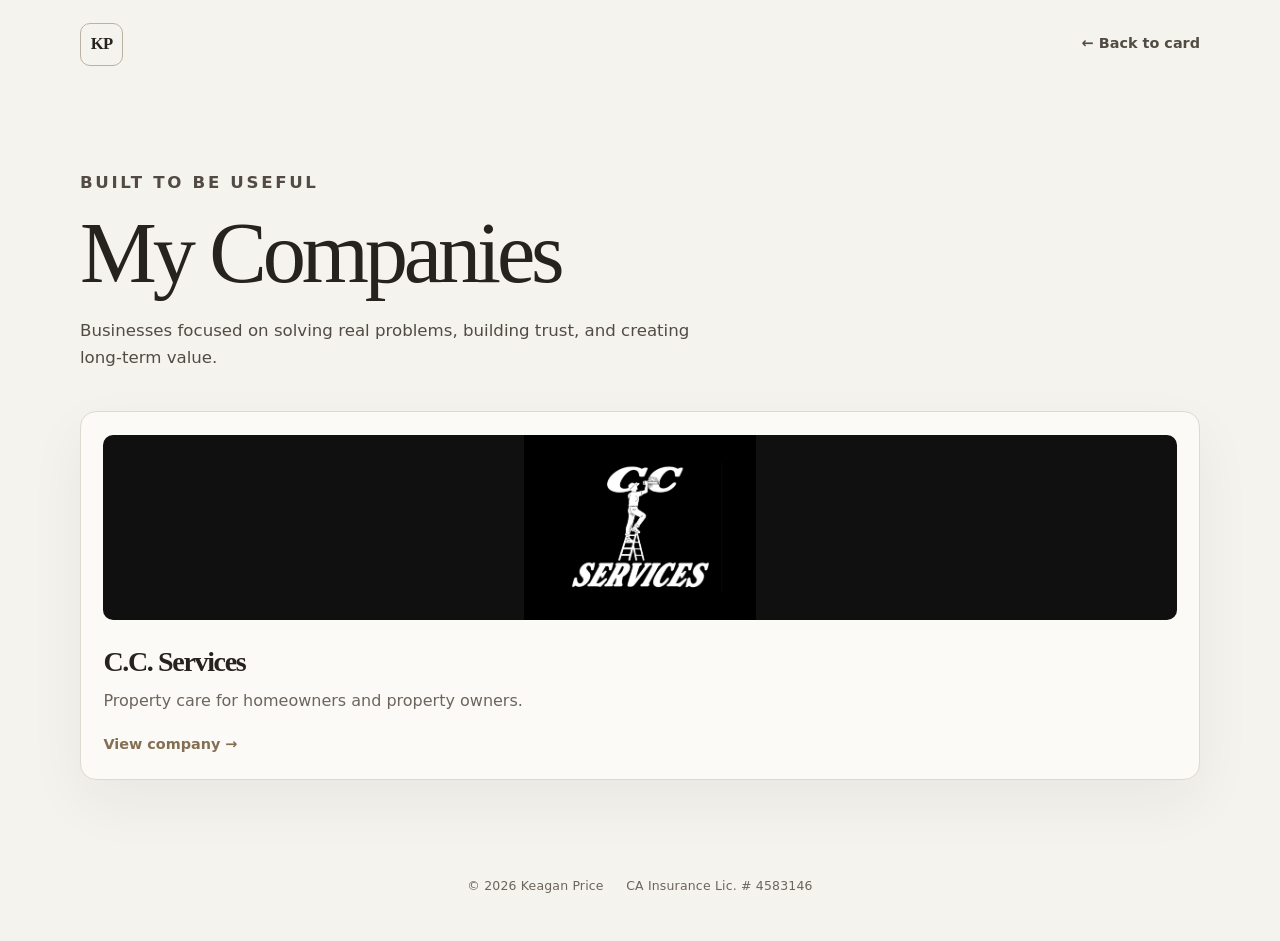
==== companies/index.html @ a7cac005 "Add files via upload" ====
<!doctype html>
<html lang="en">
<head>
  <meta charset="utf-8"><meta name="viewport" content="width=device-width, initial-scale=1">
  <title>My Companies — Keagan Price</title>
  <meta name="description" content="Explore the companies and services led by Keagan Price.">
  <meta name="theme-color" content="#090909">
  <link rel="icon" type="image/svg+xml" href="data:image/svg+xml,%3Csvg xmlns='http://www.w3.org/2000/svg' viewBox='0 0 64 64'%3E%3Crect width='64' height='64' rx='32' fill='%23090909'/%3E%3Ccircle cx='32' cy='32' r='29' fill='none' stroke='%23d8ad62' stroke-width='2'/%3E%3Ctext x='32' y='40' text-anchor='middle' font-family='Georgia' font-size='25' font-weight='700' fill='%23f1cd86'%3EKP%3C/text%3E%3C/svg%3E">
  <link rel="stylesheet" href="../styles.css">
</head>
<body>
  <header class="page-shell site-header"><a class="monogram" href="../" aria-label="Keagan Price home">KP</a><a class="back-link" href="../">← Back to card</a></header>
  <main class="page-shell content-page">
    <section class="page-intro">
      <p class="eyebrow">Built to be useful</p>
      <h1>My Companies</h1>
      <p>Businesses focused on solving real problems, building trust, and creating long-term value.</p>
    </section>
    <section class="company-grid" aria-label="Companies">
      <a class="company-card" href="complete-care-services/">
        <img src="../assets/cc-services-logo.png" alt="Complete Care Services logo">
        <h2>C.C. Services</h2>
        <p>Property care for homeowners and property owners.</p>
        <span class="card-link">View company →</span>
      </a>
    </section>
  </main>
  <footer class="page-shell site-footer"><span>© 2026 Keagan Price</span><span>CA Insurance Lic. # 4583146</span></footer>
</body>
</html>
---- styles.css ----
:root {
  --canvas: #f5f3ee;
  --surface: #fbfaf7;
  --surface-raised: #fffefa;
  --ink: #26231f;
  --ink-soft: #514b44;
  --muted: #6c655c;
  --accent: #856f52;
  --accent-wash: #eee9df;
  --line: #ded9d0;
  --shadow: 0 22px 58px rgba(44, 36, 27, 0.055);
}

* { box-sizing: border-box; }
html { scroll-behavior: smooth; }
body {
  margin: 0;
  min-width: 320px;
  background: var(--canvas);
  color: var(--ink);
  font-family: "Avenir Next", Avenir, "Segoe UI", ui-sans-serif, system-ui, sans-serif;
  font-size: 1rem;
  line-height: 1.6;
  -webkit-font-smoothing: antialiased;
}
a { color: inherit; }
button, a { -webkit-tap-highlight-color: transparent; }
button { font: inherit; }
img { display: block; max-width: 100%; }
svg { stroke-linecap: round; stroke-linejoin: round; }

.page-shell { width: min(100% - 3rem, 1120px); margin: 0 auto; }
.site-header {
  display: flex;
  align-items: center;
  justify-content: space-between;
  min-height: 88px;
}
.monogram {
  display: inline-grid;
  place-items: center;
  width: 43px;
  height: 43px;
  border: 1px solid #bcb2a3;
  border-radius: 10px;
  color: var(--ink);
  font-family: "Iowan Old Style", "Baskerville", "Times New Roman", serif;
  font-size: 1.04rem;
  font-weight: 600;
  letter-spacing: -0.045em;
  text-decoration: none;
}
.header-link, .back-link {
  display: inline-flex;
  align-items: center;
  gap: .55rem;
  padding: .5rem 0;
  color: var(--ink-soft);
  font-size: .9rem;
  font-weight: 600;
  text-decoration: none;
}
.header-link:hover, .back-link:hover { color: var(--accent); }

.card-page { display: grid; place-items: center; padding: 2.4rem 0 5rem; }
.card {
  width: min(100%, 704px);
  overflow: hidden;
  background: var(--surface);
  border: 1px solid var(--line);
  border-radius: 19px;
  box-shadow: var(--shadow);
}
.card-top { padding: 3.7rem 3.4rem 2.7rem; text-align: center; }
.portrait-wrap {
  width: 142px;
  height: 142px;
  padding: 4px;
  margin: 0 auto 1.9rem;
  border: 1px solid #cbbda9;
  border-radius: 50%;
  background: var(--surface-raised);
}
.portrait { width: 100%; height: 100%; border-radius: 50%; object-fit: cover; object-position: 50% 29%; }
.eyebrow {
  margin: 0 0 .65rem;
  color: var(--accent);
  font-size: .76rem;
  font-weight: 700;
  letter-spacing: .16em;
  text-transform: uppercase;
}
h1, h2, h3 {
  font-family: "Iowan Old Style", "Baskerville", "Palatino Linotype", "Book Antiqua", Georgia, serif;
  letter-spacing: -.048em;
}
h1 {
  margin: 0;
  font-size: clamp(3rem, 8vw, 4.8rem);
  font-weight: 500;
  line-height: 1.06;
}
.subtitle {
  max-width: 525px;
  margin: 1.1rem auto 0;
  color: var(--ink-soft);
  font-size: .96rem;
  line-height: 1.75;
}
.subtitle span { padding: 0 .18rem; color: #9a8d79; }

.primary-actions {
  display: grid;
  grid-template-columns: 1fr 1fr;
  gap: .85rem;
  max-width: 510px;
  margin: 2.15rem auto 0;
}
.button {
  display: inline-flex;
  min-height: 51px;
  align-items: center;
  justify-content: center;
  gap: .62rem;
  padding: .75rem 1.1rem;
  border: 1px solid transparent;
  border-radius: 11px;
  font-size: .91rem;
  font-weight: 650;
  line-height: 1.3;
  text-align: center;
  text-decoration: none;
  cursor: pointer;
}
.button-primary { background: var(--ink); color: #fffdfa; }
.button-primary:hover { background: #443b32; transform: translateY(-2px); }
.button-secondary { border-color: #aaa194; background: transparent; color: var(--ink); }
.button-secondary:hover { border-color: var(--accent); background: var(--accent-wash); transform: translateY(-2px); }
.button svg, .icon-button svg, .link-icon svg { width: 18px; height: 18px; flex: 0 0 auto; stroke-width: 1.7; }

.quick-actions {
  display: grid;
  grid-template-columns: repeat(4, 1fr);
  gap: .7rem;
  max-width: 510px;
  margin: 1.35rem auto 0;
}
.icon-button {
  display: flex;
  min-height: 65px;
  flex-direction: column;
  align-items: center;
  justify-content: center;
  gap: .25rem;
  padding: .5rem;
  border: 1px solid transparent;
  border-radius: 10px;
  background: transparent;
  color: var(--ink-soft);
  font-size: .77rem;
  text-decoration: none;
  cursor: pointer;
}
.icon-button:hover { border-color: var(--line); background: #f3f0e9; color: var(--ink); }

.card-section { padding: 2.35rem 3.4rem 2.55rem; border-top: 1px solid var(--line); }
.section-label {
  margin: 0 0 1.15rem;
  color: var(--accent);
  font-size: .78rem;
  font-weight: 750;
  letter-spacing: .18em;
  text-transform: uppercase;
}
.contact-list { display: grid; }
.contact-link {
  display: grid;
  grid-template-columns: 38px minmax(0, 1fr) auto;
  align-items: center;
  gap: 1.05rem;
  min-height: 70px;
  padding: .75rem 0;
  border-bottom: 1px solid #ebe7df;
  text-decoration: none;
}
.contact-link:last-child { border-bottom: 0; }
.contact-link:hover { color: var(--accent); }
.link-icon {
  display: grid;
  place-items: center;
  width: 38px;
  height: 38px;
  border: 1px solid var(--line);
  border-radius: 10px;
  color: var(--ink-soft);
}
.contact-copy { min-width: 0; }
.contact-copy small { display: block; color: var(--muted); font-size: .77rem; line-height: 1.35; }
.contact-copy span { display: block; overflow-wrap: anywhere; font-size: .95rem; font-weight: 600; line-height: 1.5; }
.arrow { color: var(--accent); font-size: 1rem; font-weight: 400; }
.bio { max-width: 570px; margin: 0; color: var(--ink-soft); font-size: 1.04rem; line-height: 1.85; }

.company-callout {
  display: grid;
  grid-template-columns: 66px minmax(0, 1fr) auto;
  align-items: center;
  gap: 1.1rem;
  padding: .9rem 1rem;
  border: 1px solid var(--line);
  border-radius: 12px;
  background: var(--surface-raised);
  text-decoration: none;
}
.company-callout:hover { border-color: #b6a58e; box-shadow: 0 8px 26px rgba(44,36,27,.065); transform: translateY(-2px); }
.company-logo-sm { width: 66px; height: 56px; object-fit: contain; border-radius: 8px; background: #111; }
.company-callout strong { display: block; font-size: .98rem; font-weight: 700; line-height: 1.3; }
.company-callout span span { display: block; margin-top: .2rem; color: var(--muted); font-size: .82rem; line-height: 1.45; }

.site-footer {
  display: flex;
  justify-content: center;
  gap: 1.4rem;
  padding: 0 0 2.8rem;
  color: var(--muted);
  text-align: center;
  font-size: .78rem;
  letter-spacing: .015em;
}
.site-footer a { color: var(--ink-soft); }

.content-page { padding: 4rem 0 6rem; }
.page-intro { max-width: 760px; margin-bottom: 2.5rem; }
.page-intro .eyebrow { margin-bottom: .7rem; }
.page-intro h1 { font-size: clamp(3rem, 7vw, 5.4rem); }
.page-intro p { max-width: 630px; margin: 1.15rem 0 0; color: var(--ink-soft); font-size: 1.04rem; }
.company-grid { display: grid; grid-template-columns: repeat(auto-fit, minmax(min(100%, 320px), 1fr)); gap: 1rem; }
.company-card {
  display: flex;
  min-height: 350px;
  flex-direction: column;
  padding: 1.4rem;
  border: 1px solid var(--line);
  border-radius: 16px;
  background: var(--surface);
  text-decoration: none;
  box-shadow: var(--shadow);
}
.company-card:hover { transform: translateY(-3px); border-color: #b6a58e; }
.company-card img { width: 100%; height: 185px; object-fit: contain; border-radius: 10px; background: #101010; }
.company-card h2 { margin: 1.25rem 0 .2rem; font-size: 1.75rem; }
.company-card p { margin: 0; color: var(--muted); }
.company-card .card-link { margin-top: auto; padding-top: 1.25rem; color: var(--accent); font-size: .9rem; font-weight: 650; }

.company-detail { display: grid; grid-template-columns: minmax(280px, .8fr) minmax(0, 1.2fr); gap: 1.5rem; align-items: start; }
.brand-panel { position: sticky; top: 1.5rem; padding: 1.6rem; border: 1px solid var(--line); border-radius: 16px; background: #101010; }
.brand-panel img { width: 100%; aspect-ratio: 1.15; object-fit: contain; }
.detail-panel { padding: 2.2rem; border: 1px solid var(--line); border-radius: 16px; background: var(--surface); }
.detail-panel h1 { font-size: clamp(2.6rem, 6vw, 4.8rem); }
.detail-panel .role { margin: .8rem 0 0; color: var(--accent); font-weight: 650; }
.detail-panel .lede { margin: 1.6rem 0 2rem; color: var(--ink-soft); font-size: 1.05rem; }
.fact-row { display: grid; grid-template-columns: 115px minmax(0, 1fr); gap: 1rem; padding: 1.05rem 0; border-top: 1px solid var(--line); }
.fact-row dt { color: var(--muted); }
.fact-row dd { margin: 0; font-weight: 600; overflow-wrap: anywhere; }
.fact-row a:hover { color: var(--accent); }
.detail-actions { display: flex; flex-wrap: wrap; gap: .75rem; margin-top: 2rem; }

dialog { width: min(92vw, 390px); padding: 0; border: 1px solid var(--line); border-radius: 16px; background: var(--surface); color: var(--ink); box-shadow: 0 28px 80px rgba(26,24,20,.24); }
dialog::backdrop { background: rgba(32,29,24,.58); backdrop-filter: blur(4px); }
.dialog-content { padding: 1.7rem; text-align: center; }
.dialog-content h2 { margin: 0; font-size: 1.7rem; }
.dialog-content p { margin: .45rem 0 1.15rem; color: var(--muted); }
.qr-image { width: 240px; height: 240px; margin: 0 auto 1.15rem; padding: 12px; border-radius: 10px; background: white; }
.dialog-close { width: 100%; }

:focus-visible { outline: 2px solid var(--accent); outline-offset: 3px; }
@media (max-width: 740px) {
  .page-shell { width: min(100% - 1.5rem, 1120px); }
  .site-header { min-height: 70px; padding-inline: .1rem; }
  .card-page { padding: .8rem 0 3rem; }
  .card { border-radius: 14px; }
  .card-top { padding: 2.15rem 1.35rem 1.65rem; }
  .portrait-wrap { width: 120px; height: 120px; margin-bottom: 1.45rem; }
  h1 { font-size: clamp(2.65rem, 12vw, 3.9rem); }
  .subtitle { margin-top: .75rem; font-size: .92rem; }
  .primary-actions { margin-top: 1.55rem; gap: .6rem; }
  .button { min-height: 48px; padding: .65rem .8rem; font-size: .83rem; }
  .button svg { width: 16px; height: 16px; }
  .quick-actions { margin-top: .7rem; gap: .2rem; }
  .icon-button { min-height: 60px; font-size: .72rem; }
  .card-section { padding: 1.75rem 1.35rem 1.85rem; }
  .contact-link { min-height: 63px; gap: .8rem; }
  .bio { font-size: 1rem; line-height: 1.75; }
  .company-callout { grid-template-columns: 56px minmax(0, 1fr) auto; gap: .75rem; padding: .7rem; }
  .company-logo-sm { width: 56px; height: 52px; }
  .site-footer { flex-wrap: wrap; gap: .1rem 1rem; padding-bottom: 2rem; }
  .content-page { padding: 2.5rem .15rem 4rem; }
  .company-detail { grid-template-columns: 1fr; }
  .brand-panel { position: static; }
  .detail-panel, .brand-panel { padding: 1.35rem; }
  .fact-row { grid-template-columns: 1fr; gap: .2rem; }
}
@media (max-width: 370px) {
  .primary-actions { grid-template-columns: 1fr; }
}
@media (prefers-reduced-motion: no-preference) {
  .button, .icon-button, .contact-link, .company-callout, .company-card { transition: transform .22s ease, border-color .22s ease, background .22s ease, box-shadow .22s ease, color .22s ease; }
  .reveal-ready { opacity: 0; transform: translateY(12px); }
  .reveal-ready.is-visible { opacity: 1; transform: translateY(0); transition: opacity .55s ease, transform .55s ease; }
}
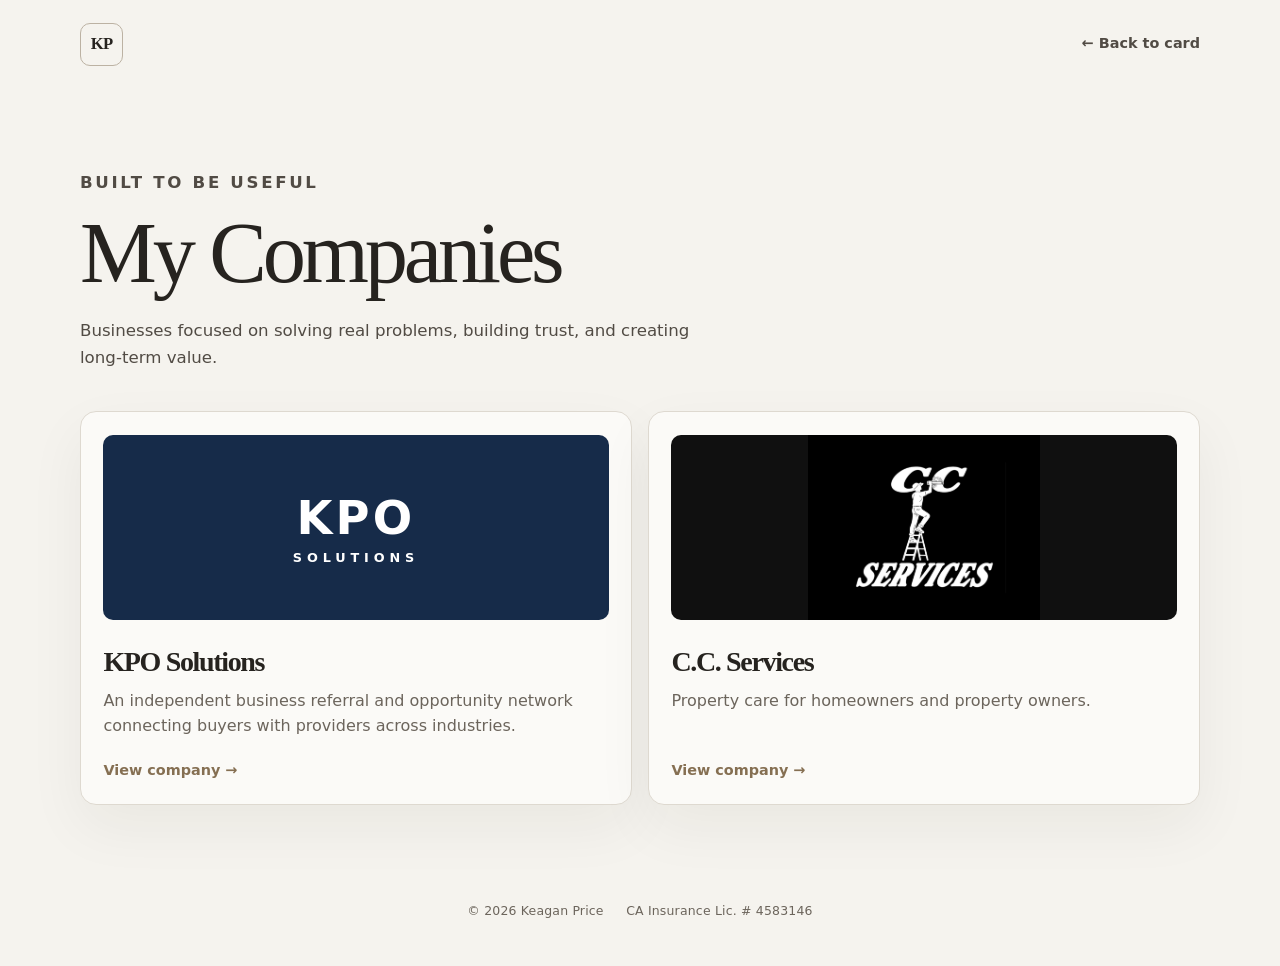
==== commit a8de8d38: "Add KPO Solutions to digital business card" ====
--- a/companies/index.html
+++ b/companies/index.html
@@ -17,6 +17,12 @@
       <p>Businesses focused on solving real problems, building trust, and creating long-term value.</p>
     </section>
     <section class="company-grid" aria-label="Companies">
+      <a class="company-card" href="kpo-solutions/">
+        <div class="company-brand-block" aria-label="KPO Solutions"><span>KPO</span><small>SOLUTIONS</small></div>
+        <h2>KPO Solutions</h2>
+        <p>An independent business referral and opportunity network connecting buyers with providers across industries.</p>
+        <span class="card-link">View company →</span>
+      </a>
       <a class="company-card" href="complete-care-services/">
         <img src="../assets/cc-services-logo.png" alt="Complete Care Services logo">
         <h2>C.C. Services</h2>
--- a/styles.css
+++ b/styles.css
@@ -215,6 +215,43 @@
 .company-logo-sm { width: 66px; height: 56px; object-fit: contain; border-radius: 8px; background: #111; }
 .company-callout strong { display: block; font-size: .98rem; font-weight: 700; line-height: 1.3; }
 .company-callout span span { display: block; margin-top: .2rem; color: var(--muted); font-size: .82rem; line-height: 1.45; }
+
+.company-lettermark {
+  display: grid;
+  place-items: center;
+  width: 66px;
+  height: 56px;
+  flex: none;
+  border-radius: 8px;
+  background: #162b49;
+  color: white;
+  font-size: 1.12rem;
+  font-weight: 750;
+  letter-spacing: .055em;
+}
+.company-brand-block {
+  display: flex;
+  height: 185px;
+  flex-direction: column;
+  align-items: center;
+  justify-content: center;
+  gap: .15rem;
+  border-radius: 10px;
+  background: #162b49;
+  color: white;
+  line-height: 1.3;
+}
+.company-brand-block span { font-size: 2.9rem; font-weight: 700; letter-spacing: .07em; }
+.company-brand-block small { font-size: .8rem; font-weight: 600; letter-spacing: .38em; }
+.brand-panel--kpo {
+  display: grid;
+  min-height: 335px;
+  place-items: center;
+  background: #162b49;
+}
+.kpo-wordmark { color: white; text-align: center; line-height: 1.25; }
+.kpo-wordmark strong { display: block; font-size: clamp(3rem, 7vw, 4.8rem); letter-spacing: .07em; }
+.kpo-wordmark small { display: block; letter-spacing: .4em; font-size: .9rem; }
 
 .site-footer {
   display: flex;
@@ -291,7 +328,8 @@
   .contact-link { min-height: 63px; gap: .8rem; }
   .bio { font-size: 1rem; line-height: 1.75; }
   .company-callout { grid-template-columns: 56px minmax(0, 1fr) auto; gap: .75rem; padding: .7rem; }
-  .company-logo-sm { width: 56px; height: 52px; }
+  .company-logo-sm, .company-lettermark { width: 56px; height: 52px; }
+  .brand-panel--kpo { min-height: 220px; }
   .site-footer { flex-wrap: wrap; gap: .1rem 1rem; padding-bottom: 2rem; }
   .content-page { padding: 2.5rem .15rem 4rem; }
   .company-detail { grid-template-columns: 1fr; }
